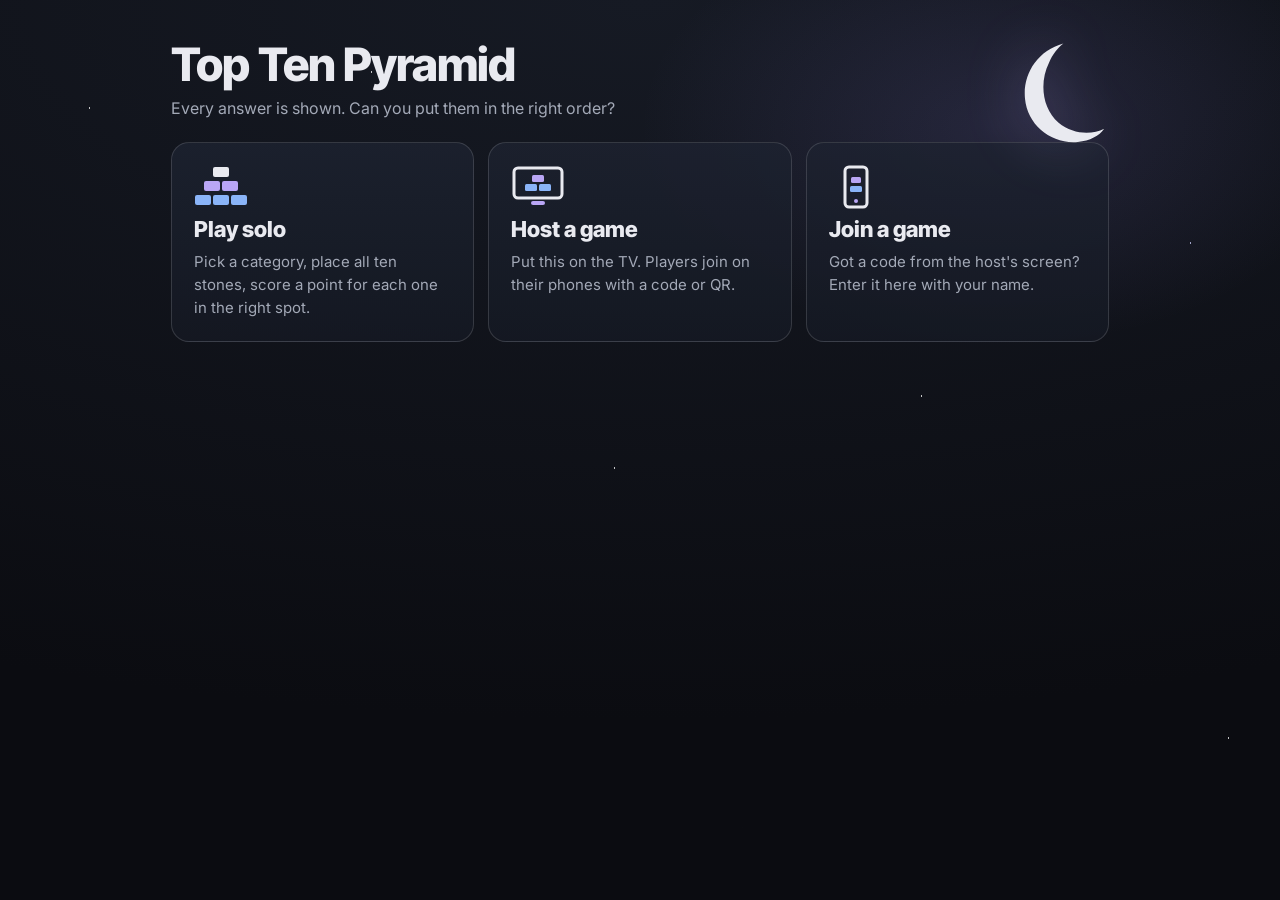
==== src/template.html @ 9e315e01 "Add Top Ten Pyramid: ranking party game with online game night Solo ranking mode with 60 categories," ====
<!DOCTYPE html>
<html lang="en">
<head>
<meta charset="utf-8">
<meta name="viewport" content="width=device-width, initial-scale=1">
<title>Top Ten Pyramid</title>
<link rel="preconnect" href="https://fonts.googleapis.com">
<link href="https://fonts.googleapis.com/css2?family=Inter+Tight:wght@700;800&family=Inter:wght@400;500;600;700&family=JetBrains+Mono:wght@500;700&display=swap" rel="stylesheet">
<style>
/*
VOICE: a late-night game show: quiet, confident, a little playful.
IDEA: a pyramid of moonstones under a starry midnight sky; every answer is shown, players set each stone in its ranked place.
PICTURE: the pyramid itself, 4-3-2-1 moon-white stones, rank 1 at the apex, with a soft moon glow behind.
COLOUR and TYPE: Midnight palette: near-black navy, moon white, lavender accent, blue/teal/green/peach; Inter Tight + Inter, JetBrains Mono for codes.
LAYOUT: home with three doors (solo, host, join); play screen is title, pyramid, tray, action bar; TV screen adds code, QR and leaderboard.
*/
:root{color-scheme:light dark;
--bg:#161a24;--bg2:#0b0c11;--panel:#151923;--panel2:#1d2230;
--ink:#e9eaf0;--muted:#a3a9b7;
--sand:#e3e5ec;--sandHi:#f5f6f9;--sandLo:#8e95a6;--stoneInk:#12141b;
--acc:#b9a6f5;--accHi:#cdbffa;--blue:#8ab4f8;--teal:#72d0cc;
--empty:rgba(255,255,255,.045);--edge:rgba(255,255,255,.14);
--coral:#f2a97e;--ok:#a6d9a0;--gold:#b9a6f5}
:root[data-theme=light]{color-scheme:light}:root[data-theme=dark]{color-scheme:dark}
*{box-sizing:border-box;min-width:0}
html{background:var(--bg2)}
body::before{content:"";position:fixed;inset:0;pointer-events:none;z-index:0;opacity:.75;background-image:radial-gradient(1.2px 1.2px at 7% 12%,#fff 50%,transparent 51%),radial-gradient(1px 1px at 18% 34%,#fff 50%,transparent 51%),radial-gradient(1.4px 1.4px at 29% 8%,#fff 50%,transparent 51%),radial-gradient(1px 1px at 41% 22%,#cfd3ff 50%,transparent 51%),radial-gradient(1.1px 1.1px at 55% 6%,#fff 50%,transparent 51%),radial-gradient(1px 1px at 63% 31%,#fff 50%,transparent 51%),radial-gradient(1.3px 1.3px at 72% 44%,#fff 50%,transparent 51%),radial-gradient(1px 1px at 86% 9%,#fff 50%,transparent 51%),radial-gradient(1.2px 1.2px at 93% 27%,#cfd3ff 50%,transparent 51%),radial-gradient(1px 1px at 12% 58%,#fff 50%,transparent 51%),radial-gradient(1px 1px at 34% 71%,#fff 50%,transparent 51%),radial-gradient(1.2px 1.2px at 48% 52%,#fff 50%,transparent 51%),radial-gradient(1px 1px at 67% 78%,#fff 50%,transparent 51%),radial-gradient(1px 1px at 81% 63%,#fff 50%,transparent 51%),radial-gradient(1.3px 1.3px at 96% 82%,#fff 50%,transparent 51%),radial-gradient(1px 1px at 4% 90%,#fff 50%,transparent 51%),radial-gradient(1px 1px at 24% 95%,#cfd3ff 50%,transparent 51%),radial-gradient(1px 1px at 58% 92%,#fff 50%,transparent 51%)}
.moon{position:absolute;top:-6px;right:0;width:clamp(70px,10vw,120px);height:auto;filter:drop-shadow(0 0 28px rgba(185,166,245,.35));pointer-events:none}
.top{position:relative}
.wrap{position:relative;z-index:1}
.top:has(#homeBtn:not(.hidden)) .moon{right:170px;width:clamp(56px,7vw,84px)}
@media(max-width:600px){.top:has(#homeBtn:not(.hidden)) .moon{display:none}.moon{width:56px}}
body{margin:0;background:radial-gradient(40% 35% at 78% 14%,rgba(120,110,190,.18),transparent 70%),radial-gradient(130% 80% at 50% 0%,var(--bg) 0%,var(--bg2) 100%) fixed;color:var(--ink);font:16px/1.55 Inter,system-ui,sans-serif;overflow-x:clip;min-height:100vh}
.wrap{max-width:1040px;margin:0 auto;padding:clamp(18px,3.5vw,40px) max(4vw,14px) 48px}
h1,h2,h3{font-family:"Inter Tight",Inter,sans-serif;font-weight:800;letter-spacing:-.02em;margin:0;text-wrap:balance;line-height:1.08}
h1{font-size:clamp(30px,5vw,46px)}
h2{font-size:clamp(22px,3.4vw,32px);color:var(--sandHi)}
h3{font-size:20px}
.top{display:flex;align-items:center;justify-content:space-between;gap:12px;flex-wrap:wrap;margin-bottom:18px}
.sub{color:var(--muted);margin:6px 0 0}
button,select,input{font:inherit;font-size:16px}
button{min-height:46px;padding:0 18px;border-radius:12px;border:0;cursor:pointer;font-weight:700;color:var(--ink)}
button:disabled{opacity:.45;cursor:not-allowed}
button:focus-visible,select:focus-visible,input:focus-visible{outline:3px solid var(--gold);outline-offset:2px}
.go{background:var(--acc);color:#15121f}.go:hover:not(:disabled){background:var(--accHi)}
.ghost{background:transparent;border:1px solid var(--edge)}.ghost:hover:not(:disabled){background:rgba(255,255,255,.08)}
.link{background:none;min-height:40px;padding:0 6px;color:var(--muted);text-decoration:underline}
select,input{min-height:46px;padding:0 14px;border-radius:12px;border:1px solid var(--edge);background:var(--panel);color:var(--ink);max-width:100%}
input::placeholder{color:var(--muted)}
label.f{display:flex;flex-direction:column;gap:5px;font-size:14px;color:var(--muted)}
.hidden{display:none!important}
.row{display:flex;flex-wrap:wrap;gap:10px;align-items:end}

/* home */
.doors{display:grid;grid-template-columns:repeat(3,minmax(0,1fr));gap:14px;margin-top:22px}
.door{background:linear-gradient(180deg,rgba(29,34,48,.85),rgba(21,25,35,.85));border:1px solid var(--edge);border-radius:18px;padding:22px;text-align:left;min-height:190px;display:flex;flex-direction:column;gap:8px;align-items:flex-start;color:var(--ink)}
.door:hover{border-color:var(--acc);box-shadow:0 0 0 1px var(--acc),0 10px 40px -12px rgba(185,166,245,.45)}
.door .ic{width:54px;height:44px}
.door b{font:800 22px/1.1 "Inter Tight",Inter,sans-serif;color:var(--ink)}
.door span{color:var(--muted);font-weight:400;font-size:15px}
.hero{display:flex;justify-content:center;margin:8px 0 0}
@media(max-width:760px){.doors{grid-template-columns:1fr}.door{min-height:0}}

/* picker */
.groups{display:flex;flex-wrap:wrap;gap:8px;margin:0 0 10px}
.groups button{min-height:42px;padding:0 15px;border-radius:99px;background:rgba(255,255,255,.07);border:1px solid var(--edge);font-weight:600}
.groups button[aria-pressed=true]{background:var(--acc);color:#15121f;border-color:var(--acc)}
.pick{display:flex;flex-wrap:wrap;gap:10px;align-items:end;margin-bottom:14px}
.pick select{flex:1 1 260px}

/* board */
.cat{text-align:center;margin:6px 0 2px}
.cat p{margin:4px 0 0;color:var(--muted);font-size:15px}
.pyr{display:flex;flex-direction:column;align-items:center;gap:8px;margin-top:16px;--w:min(180px,calc((100% - 24px)/4))}
.pyr .r{display:flex;gap:8px;justify-content:center;width:100%}
.slot{width:var(--w);min-height:80px;border-radius:7px;padding:16px 6px 7px;display:flex;flex-direction:column;justify-content:center;align-items:center;text-align:center;background:var(--empty);border:1.5px dashed var(--edge);position:relative;color:var(--ink);font-weight:700}
button.slot:disabled,.chip:disabled{opacity:1;cursor:default}
button.slot:hover:not(:disabled){border-color:var(--sand);background:rgba(255,255,255,.12)}
.slot .rk{position:absolute;top:5px;left:8px;font:800 13px/1 "Inter Tight",Inter,sans-serif;opacity:.65}
.slot .nm{font-size:15px;line-height:1.15;overflow-wrap:anywhere}
.slot .st{font-size:12.5px;font-weight:400;opacity:.85;margin-top:2px}
.slot .ans{font-size:12px;font-weight:600;margin-top:3px}
.slot.full{border:0;box-shadow:0 0 22px -6px rgba(200,205,255,.35);background:linear-gradient(180deg,var(--sandHi) 0 4px,var(--sand) 4px 84%,var(--sandLo) 84%);color:var(--stoneInk);box-shadow:0 5px 0 rgba(0,0,0,.25)}
.slot.sel,.chip.sel{outline:3px solid var(--gold);outline-offset:2px}
.slot.right{background:linear-gradient(180deg,#d6f0d2 0 4px,var(--ok) 4px 84%,#6a9e65 84%);color:#10230f}
.slot.wrong{background:linear-gradient(180deg,#f9d5c0 0 4px,var(--coral) 4px 84%,#bf7a52 84%);color:#2e1508}
.slot.wrong .nm{text-decoration:line-through;text-decoration-thickness:2px}
.slot.drop{animation:drop .35s ease-out}
@keyframes drop{0%{transform:translateY(-14px);opacity:.3}100%{transform:none;opacity:1}}
.ground{height:14px;width:min(780px,100%);margin:6px auto 0;border-radius:50%;background:radial-gradient(closest-side,rgba(0,0,0,.35),transparent)}
.tray{display:flex;flex-wrap:wrap;gap:8px;justify-content:center;margin:16px auto 0;max-width:820px;min-height:52px;padding:10px;border-radius:14px;background:rgba(21,25,35,.7);border:1px solid rgba(255,255,255,.05)}
.tray.empty::after{content:"All stones placed. Tap a stone to move it.";color:var(--muted);font-size:14px;align-self:center}
.chip{min-height:46px;padding:6px 14px;border-radius:10px;background:linear-gradient(180deg,var(--sandHi) 0 3px,var(--sand) 3px);color:var(--stoneInk);font-weight:700;box-shadow:0 3px 0 var(--sandLo),0 0 18px -8px rgba(200,205,255,.5)}
.chip:hover{filter:brightness(1.06)}
.hint{text-align:center;color:var(--muted);font-size:14px;margin:10px 0 0;min-height:21px}
.bar{display:flex;flex-wrap:wrap;gap:10px;justify-content:center;margin:16px auto 0}
.banner{margin:16px auto 0;max-width:640px;text-align:center;padding:16px;border-radius:14px;background:rgba(21,25,35,.85);border:1px solid rgba(255,255,255,.06)}
.banner .big{font:800 clamp(28px,5vw,44px)/1 "Inter Tight",Inter,sans-serif;color:var(--gold)}
.banner p{margin:6px 0 0;color:var(--muted)}

/* online */
.notice{max-width:640px;margin:14px auto;padding:14px 16px;border-radius:12px;background:rgba(255,107,74,.14);border:1px solid rgba(255,107,74,.4);font-size:15px}
.lobby{display:grid;grid-template-columns:minmax(0,1.1fr) minmax(0,1fr);gap:22px;align-items:start;margin-top:8px}
.codebox{background:rgba(21,25,35,.82);border:1px solid rgba(255,255,255,.06);border-radius:18px;padding:22px;text-align:center}
.codebox .lbl{color:var(--muted);font-size:15px}
.code{font:700 clamp(54px,9vw,96px)/1 "JetBrains Mono",ui-monospace,monospace;letter-spacing:.06em;color:var(--acc);margin:6px 0 10px}
.qr{display:inline-block;padding:12px;background:#fff;border-radius:14px;line-height:0}
.qr img,.qr canvas{width:min(220px,60vw)!important;height:auto!important}
.url{font-size:13px;color:var(--muted);overflow-wrap:anywhere;margin-top:10px}
.players{display:flex;flex-wrap:wrap;gap:8px;margin:10px 0}
.pl{padding:8px 14px;border-radius:99px;background:rgba(255,255,255,.1);font-weight:600}
.pl.done{background:var(--ok);color:#10230f}
.pl.done::after{content:" ✓"}
.panel{background:rgba(21,25,35,.82);border:1px solid rgba(255,255,255,.06);border-radius:16px;padding:18px}
.panel+.panel{margin-top:14px}
.board-lb{list-style:none;margin:8px 0 0;padding:0;counter-reset:lb}
.board-lb li{display:flex;justify-content:space-between;gap:10px;padding:9px 12px;border-radius:10px;background:rgba(255,255,255,.06);margin-bottom:6px;counter-increment:lb}
.board-lb li::before{content:counter(lb);font-family:"Inter Tight",Inter,sans-serif;font-weight:800;width:1.6em;color:var(--acc)}
.board-lb li .n{flex:1}
.board-lb li .s{font-weight:700;white-space:nowrap}
.board-lb li .s em{font-style:normal;color:var(--ok);font-weight:600;margin-left:6px}
.board-lb li.me{outline:2px solid var(--gold)}
.mini{display:flex;align-items:center;gap:14px;justify-content:center;flex-wrap:wrap;margin-bottom:8px;color:var(--muted)}
.mini b{color:var(--acc);font-family:"JetBrains Mono",ui-monospace,monospace;font-weight:700;font-size:21px;letter-spacing:.04em}
.timer{font-variant-numeric:tabular-nums;font:800 34px/1 "Inter Tight",Inter,sans-serif;color:var(--blue);text-align:center;margin-top:8px}
.timer.low{color:var(--coral)}
.answers{display:grid;grid-template-columns:repeat(auto-fit,minmax(170px,1fr));gap:10px;margin:16px auto 0;max-width:900px}
.answers div{padding:12px 14px;border-radius:10px;background:var(--sand);color:var(--stoneInk);font-weight:700;text-align:center;box-shadow:0 4px 0 var(--sandLo)}
.answers div.bad{background:var(--coral);box-shadow:0 4px 0 #bf7a52;text-decoration:line-through}
.ctrl{display:flex;flex-wrap:wrap;gap:10px;justify-content:center;margin-top:16px;padding-top:14px;border-top:1px solid var(--edge)}
.wait{text-align:center;padding:40px 10px}
.wait .big{font:800 clamp(26px,5vw,40px)/1.1 "Inter Tight",Inter,sans-serif;color:var(--sandHi)}
.wait p{color:var(--muted)}
@media(max-width:760px){.lobby{grid-template-columns:1fr}}
@media(max-width:600px){.slot{min-height:70px;padding:15px 3px 5px}.slot .nm{font-size:13px}.slot .st{display:none}.chip{font-size:15px;padding:6px 11px}.groups button{padding:0 12px;font-size:15px}}

/* avatars */
.avgrid{display:grid;grid-template-columns:repeat(5,minmax(0,1fr));gap:8px;margin-top:6px}
.avgrid button{min-height:0;padding:6px 2px 4px;border-radius:12px;background:rgba(255,255,255,.06);border:2px solid transparent;display:flex;flex-direction:column;align-items:center;gap:2px;font-size:12.5px;font-weight:600;color:var(--muted)}
.avgrid button svg{width:100%;max-width:62px;height:auto}
.avgrid button[aria-pressed=true]{border-color:var(--acc);background:rgba(185,166,245,.16);color:var(--ink)}
.pl{display:inline-flex;align-items:center;gap:6px}
.pl svg,.board-lb svg,.mini svg{width:30px;height:30px;flex:none}
.pl{padding:4px 14px 4px 5px}
.board-lb li{align-items:center}
.board-lb li .n{display:flex;align-items:center;gap:8px}
body.tv .pl svg,body.tv .board-lb svg{width:44px;height:44px}
/*AVCSS*/
/*GAMECSS*/
/* TV mode: bigger everything, controls tucked away */
body.tv .wrap{max-width:1600px}
body.tv{font-size:19px}
body.tv h2{font-size:clamp(30px,3.6vw,52px)}
body.tv .pyr{--w:min(260px,calc((100% - 24px)/4))}
body.tv .slot{min-height:104px}
body.tv .slot .nm{font-size:clamp(16px,1.6vw,24px)}
body.tv .slot .st{font-size:15px}
body.tv .answers div{font-size:clamp(17px,1.5vw,24px);padding:16px}
body.tv .top .homebtn{display:none}
body.tv .timer{font-variant-numeric:tabular-nums;font-size:56px}
@media(prefers-reduced-motion:reduce){.slot.drop{animation:none}}
</style>
</head>
<body>
<div class="wrap">
  <div class="top">
    <div>
      <h1>Top Ten Pyramid</h1>
      <p class="sub" id="tagline">Every answer is shown. Can you put them in the right order?</p>
    </div>
    <svg class="moon" viewBox="0 0 100 100" aria-hidden="true"><path d="M62 8 C40 14 28 34 30 54 C32 76 52 92 74 90 C84 89 92 85 96 79 C86 84 70 84 58 74 C44 62 42 40 50 24 C53 17 57 12 62 8Z" fill="#e9eaf0"/></svg>
    <button class="ghost homebtn hidden" type="button" id="homeBtn" style="position:relative;z-index:1">Back to menu</button>
  </div>

  <!-- HOME -->
  <section id="vHome">
    <div class="doors">
      <button class="door" type="button" data-go="solo">
        <svg class="ic" viewBox="0 0 54 44" aria-hidden="true"><rect x="19" y="2" width="16" height="10" rx="2" fill="#e9eaf0"/><rect x="10" y="16" width="16" height="10" rx="2" fill="#b9a6f5"/><rect x="28" y="16" width="16" height="10" rx="2" fill="#b9a6f5"/><rect x="1" y="30" width="16" height="10" rx="2" fill="#8ab4f8"/><rect x="19" y="30" width="16" height="10" rx="2" fill="#8ab4f8"/><rect x="37" y="30" width="16" height="10" rx="2" fill="#8ab4f8"/></svg>
        <b>Play solo</b><span>Pick a category, place all ten stones, score a point for each one in the right spot.</span>
      </button>
      <button class="door" type="button" data-go="host">
        <svg class="ic" viewBox="0 0 54 44" aria-hidden="true"><rect x="3" y="3" width="48" height="30" rx="4" fill="none" stroke="#e9eaf0" stroke-width="3"/><rect x="20" y="36" width="14" height="4" rx="2" fill="#b9a6f5"/><rect x="21" y="10" width="12" height="7" rx="1.5" fill="#b9a6f5"/><rect x="14" y="19" width="12" height="7" rx="1.5" fill="#8ab4f8"/><rect x="28" y="19" width="12" height="7" rx="1.5" fill="#8ab4f8"/></svg>
        <b>Host a game</b><span>Put this on the TV. Players join on their phones with a code or QR.</span>
      </button>
      <button class="door" type="button" data-go="join">
        <svg class="ic" viewBox="0 0 54 44" aria-hidden="true"><rect x="16" y="2" width="22" height="40" rx="4" fill="none" stroke="#e9eaf0" stroke-width="3"/><rect x="22" y="12" width="10" height="6" rx="1.5" fill="#b9a6f5"/><rect x="21" y="21" width="12" height="6" rx="1.5" fill="#8ab4f8"/><circle cx="27" cy="36" r="2" fill="#b9a6f5"/></svg>
        <b>Join a game</b><span>Got a code from the host's screen? Enter it here with your name.</span>
      </button>
    </div>
  </section>

  <!-- SOLO -->
  <section id="vSolo" class="hidden">
    <nav class="groups" id="sGroups" aria-label="Themes"></nav>
    <div class="pick">
      <select id="sCat" aria-label="Category"></select>
      <button class="ghost" type="button" id="sRandom">Random category</button>
    </div>
    <div id="sBoard"></div>
    <div class="bar">
      <button class="go" type="button" id="sCheck" disabled>Check my pyramid</button>
      <button class="ghost" type="button" id="sClear">Clear</button>
    </div>
    <div class="banner hidden" id="sResult">
      <div class="big" id="sScore"></div>
      <p id="sMsg"></p>
      <div class="bar"><button class="go" type="button" id="sAgain">Play again</button><button class="ghost" type="button" id="sNext">Next category</button></div>
    </div>
  </section>

  <!-- HOST -->
  <section id="vHost" class="hidden">
    <div class="notice hidden" id="hNotice"></div>
    <div id="hLobby" class="lobby">
      <div class="codebox">
        <div class="lbl">Join on your phone with code</div>
        <div class="code" id="hCode">····</div>
        <div class="qr" id="hQr"></div>
        <div class="url" id="hUrl"></div>
      </div>
      <div>
        <div class="panel">
          <h3>Players <span id="hCount" style="color:var(--muted);font-family:Inter;font-size:16px"></span></h3>
          <div class="players" id="hPlayers"></div>
          <p class="sub" id="hNoPlayers">Waiting for players to join…</p>
        </div>
        <div class="panel hidden" id="hLbPanel"><h3 id="hLbTitle">Leaderboard</h3><ol class="board-lb" id="hLb"></ol></div>
        <div class="panel" id="hHow"><h3>How a game works</h3><p class="sub" style="margin:6px 0 0">6 rounds. Before each round everyone votes for a category; a tie goes to a blackjack showdown. Rank the pyramid for a point per correct stone. At half-time the wheel picks a mini-game worth 5 points.</p></div>
      </div>
    </div>
    <div id="hStage" class="hidden">
      <div class="mini">Join with code <b id="hCode2"></b><span id="hRound"></span></div>
      <div class="cat"><h2 id="hTitle"></h2><p id="hNote"></p></div>
      <div class="timer hidden" id="hTimer"></div>
      <div id="hBoard"></div>
      <div class="answers" id="hAnswers"></div>
      <div class="panel" style="margin-top:16px"><h3 id="hStatusH">Players</h3><div class="players" id="hDone"></div><ol class="board-lb hidden" id="hRoundLb"></ol></div>
    </div>
    <div id="hX" class="hidden"></div>
    <div class="ctrl">
      <label class="f" id="hDurWrap" style="flex-direction:row;align-items:center;gap:8px">Ranking timer
        <select id="hDur" aria-label="Ranking timer"><option value="0">No timer</option><option value="45">45 seconds</option><option value="60" selected>60 seconds</option><option value="90">90 seconds</option><option value="120">2 minutes</option></select>
      </label>
      <button class="go" type="button" id="hStart">Start game</button>
      <button class="go hidden" type="button" id="hReveal">Reveal answers</button>
      <button class="go hidden" type="button" id="hNext">Next</button>
      <button class="go hidden" type="button" id="hSpin">Spin the wheel</button>
      <button class="ghost" type="button" id="hTv">TV mode</button>
      <button class="ghost hidden" type="button" id="hEnd">End game</button>
      <button class="ghost" type="button" id="hNew">New game code</button>
    </div>
  </section>

  <!-- JOIN / PLAYER -->
  <section id="vJoin" class="hidden">
    <div class="notice hidden" id="jNotice"></div>
    <form id="jForm" class="panel" style="max-width:460px;margin:10px auto">
      <h3 style="margin-bottom:12px">Join a game</h3>
      <label class="f">Game code<input id="jCode" maxlength="4" autocomplete="off" autocapitalize="characters" spellcheck="false" placeholder="ABCD" style="text-transform:uppercase;letter-spacing:.2em;font-weight:700"></label>
      <div class="f" style="margin-top:12px">Pick your character<div class="avgrid" id="jAv" role="group" aria-label="Pick your character"></div></div>
      <label class="f" style="margin-top:12px">Your nickname<input id="jName" maxlength="16" autocomplete="nickname" placeholder="e.g. Sam"></label>
      <button class="go" type="submit" style="width:100%;margin-top:14px">Join</button>
      <p class="hint" id="jErr"></p>
    </form>
    <div id="jPlay" class="hidden">
      <div class="mini"><span id="jMeAv"></span><span id="jWho"></span><span>Code <b id="jCodeShow"></b></span><span id="jTotal"></span></div>
      <div id="jWait" class="wait"><div class="big" id="jWaitBig">You're in!</div><p id="jWaitMsg">Watch the TV. The game starts when the host is ready.</p><ol class="board-lb" id="jLb" style="max-width:460px;margin:0 auto;text-align:left"></ol></div>
      <div id="jRound" class="hidden">
        <div class="timer hidden" id="jTimer"></div>
        <div id="jBoard"></div>
        <div class="bar"><button class="go" type="button" id="jLock" disabled>Lock in</button><button class="ghost" type="button" id="jClear">Clear</button></div>
        <div class="banner hidden" id="jResult"><div class="big" id="jScore"></div><p id="jMsg"></p></div>
      </div>
      <div id="jX" class="hidden"></div>
    </div>
  </section>
</div>

<script>
/*QRLIB*/
</script>
<script>
{
/*DATA*/
/*AVATARS*/
const ART_URL = 'https://claude.ai/artifact/VBgkotb1UX47rB9Yz9ZrPe';
const CATS = GROUPS.flatMap(g=>g.cats.map(c=>Object.assign(c,{group:g.id})));
const byId = id => CATS.find(c=>c.id===id);
const $ = id => document.getElementById(id);
const esc = s => String(s).replace(/[&<>"]/g,c=>({'&':'&amp;','<':'&lt;','>':'&gt;','"':'&quot;'}[c]));
const store = (k,v) => { try { if (v===undefined) return localStorage.getItem(k); localStorage.setItem(k,v) } catch(e) { return null } };
const shuffle = a => { a=a.slice(); for(let i=a.length-1;i>0;i--){const j=Math.floor(Math.random()*(i+1));[a[i],a[j]]=[a[j],a[i]]} return a };
const cleanName = s => String(s||'').replace(/[\u0000-\u001f\u007f-\u009f​-‏‪-‮⁠-⁯]/g,'').trim().slice(0,16);

const avOk = id => AVATARS.some(a=>a.id===id) ? id : AVATARS[0].id;
let myAv = avOk(store('pyr-av') || AVATARS[Math.floor(Math.random()*AVATARS.length)].id);
function drawAvPicker(){
  $('jAv').innerHTML = AVATARS.map(a=>`<button type="button" data-av="${a.id}" aria-pressed="${a.id===myAv}" aria-label="${esc(a.name)}">${avatarSVG(a.id)}</button>`).join('');
}
$('jAv').addEventListener('click',e=>{const b=e.target.closest('[data-av]'); if(!b) return; myAv=avOk(b.dataset.av); store('pyr-av',myAv); drawAvPicker();});
const chip = (name, av, cls='') => `<span class="pl ${cls}">${avatarSVG(avOk(av))}${esc(name)}</span>`;
const lbRow = (s, extra='', cls='') => `<li class="${cls}"><span class="n">${avatarSVG(avOk(s[3]))}${esc(cleanName(s[0]))}</span><span class="s">${+s[1]||0}${extra}</span></li>`;

function ranksOf(c){
  return c.items.map((it,i)=>{
    if (!c.ties) return String(i+1);
    const first=c.items.findIndex(o=>o[1]===it[1]);
    return (c.items.filter(o=>o[1]===it[1]).length>1?'=':'')+(first+1);
  });
}
// a stone is right if it sits in a slot with the same rank (so tied answers can swap)
function scoreOf(c, placed){
  const r=ranksOf(c); let n=0;
  for (let s=0;s<10;s++){ const it=placed[s]; if (it>=0 && r[it]===r[s]) n++; }
  return n;
}

/* ---------- board: shared by solo, player and TV ---------- */
// play: {cat, order, placed[slot]=item|-1, sel:item|null, locked, revealed}
function newPlay(cat, order){ return {cat, order: order||shuffle([...Array(10).keys()]), placed:Array(10).fill(-1), sel:null, locked:false, revealed:false, last:-1}; }

function boardHTML(p, opts={}){
  const c=p.cat, r=ranksOf(c), rows=[[0],[1,2],[3,4,5],[6,7,8,9]];
  const showAll=opts.showAnswers; // TV reveal: correct answers in place
  const pyr = rows.map(row=>'<div class="r">'+row.map(s=>{
    let it = showAll ? s : p.placed[s];
    let cls='slot', inner=`<span class="rk">${r[s]}</span>`;
    if (it>=0){
      cls+=' full';
      if (p.revealed && !showAll){ cls += r[it]===r[s] ? ' right' : ' wrong'; }
      if (s===p.last) cls+=' drop';
      inner += `<div class="nm">${esc(c.items[it][0])}</div>`;
      if (showAll || (p.revealed && r[it]===r[s])) { if (c.items[it][1]) inner += `<div class="st">${esc(c.items[it][1])}</div>`; }
      if (p.revealed && !showAll && r[it]!==r[s]) inner += `<div class="ans">Answer: ${esc(c.items[s][0])}</div>`;
    } else if (p.revealed){
      cls+=' wrong'; inner += `<div class="ans">Answer: ${esc(c.items[s][0])}</div>`;
    }
    if (p.sel!==null && p.placed[s]===p.sel) cls+=' sel';
    const tag = opts.static ? 'div' : 'button';
    const dis = (p.locked||p.revealed) && !opts.static ? ' disabled' : '';
    return `<${tag} class="${cls}" ${opts.static?'':`type="button" data-slot="${s}"`}${dis} aria-label="Rank ${r[s]}${it>=0?': '+esc(c.items[it][0]):', empty'}">${inner}</${tag}>`;
  }).join('')+'</div>').join('');
  let tray='';
  if (!opts.static){
    const left=p.order.filter(i=>!p.placed.includes(i));
    tray = `<div class="tray${left.length?'':' empty'}" data-tray="1">${left.map(i=>`<button type="button" class="chip${p.sel===i?' sel':''}" data-item="${i}"${p.locked||p.revealed?' disabled':''}>${esc(c.items[i][0])}</button>`).join('')}</div>`;
  }
  const hint = opts.static ? '' : `<p class="hint">${p.revealed?'':p.locked?'Locked in. Waiting for the reveal…':p.sel!==null?'Now tap a spot on the pyramid (or the tray to take it back).':'Tap a stone, then tap where it goes. Number 1 is the peak.'}</p>`;
  return `<div class="cat"><h2>${esc(c.t)}</h2><p>${esc(c.n)}</p></div><div class="pyr">${pyr}</div><div class="ground"></div>${tray}${hint}`;
}

function boardClick(p, e, onChange){
  if (p.locked || p.revealed) return;
  const slotEl=e.target.closest('[data-slot]'), chipEl=e.target.closest('[data-item]'), trayEl=e.target.closest('[data-tray]');
  p.last=-1;
  if (chipEl){ const it=+chipEl.dataset.item; p.sel = p.sel===it ? null : it; }
  else if (slotEl){
    const s=+slotEl.dataset.slot, cur=p.placed[s];
    if (p.sel!==null){
      const from=p.placed.indexOf(p.sel);
      if (from>=0) p.placed[from]=cur; // swap if moving between slots
      p.placed[s]=p.sel; p.sel=null; p.last=s;
    } else if (cur>=0) p.sel=cur;
  } else if (trayEl && p.sel!==null){
    const from=p.placed.indexOf(p.sel); if (from>=0) p.placed[from]=-1; p.sel=null;
  } else return;
  onChange();
}

/* ---------- category picker (solo + host) ---------- */
function picker(groupsEl, selEl, getId, setId){
  const draw=()=>{
    const cur=byId(getId()); const g=GROUPS.find(x=>x.id===cur.group);
    groupsEl.innerHTML=GROUPS.map(x=>`<button type="button" data-g="${x.id}" aria-pressed="${x.id===g.id}">${esc(x.name)}</button>`).join('');
    selEl.innerHTML=g.cats.map(c=>`<option value="${c.id}">${esc(c.t)}</option>`).join('');
    selEl.value=cur.id;
  };
  groupsEl.addEventListener('click',e=>{const b=e.target.closest('[data-g]');if(!b)return;const g=GROUPS.find(x=>x.id===b.dataset.g);if(g){setId(g.cats[0].id);draw()}});
  selEl.addEventListener('change',()=>{setId(selEl.value);draw()});
  return draw;
}
const randomCat = (not) => { let c; do{c=CATS[Math.floor(Math.random()*CATS.length)]}while(c.id===not); return c.id; };

/* ---------- views ---------- */
let view='home';
function show(v){
  view=v;
  for (const [k,id] of [['home','vHome'],['solo','vSolo'],['host','vHost'],['join','vJoin']]) $(id).classList.toggle('hidden',k!==v);
  $('homeBtn').classList.toggle('hidden',v==='home');
  $('tagline').textContent = v==='host' ? 'Host screen: put this on the TV.' : v==='join' ? 'Game night on your phone.' : 'Every answer is shown. Can you put them in the right order?';
}
document.querySelectorAll('[data-go]').forEach(b=>b.addEventListener('click',()=>{
  const g=b.dataset.go; if(g==='solo') startSolo(store('pyr-cat')||'pl'); if(g==='host') startHost(); if(g==='join') openJoin('');
}));
$('homeBtn').addEventListener('click',()=>{ leaveOnline(); document.body.classList.remove('tv'); try{ if(document.fullscreenElement) document.exitFullscreen() }catch(e){} show('home'); try{history.replaceState(null,'',location.pathname+location.search)}catch(e){} });

/* ---------- SOLO ---------- */
let solo=null, soloCat='pl';
const drawSoloPicker = picker($('sGroups'), $('sCat'), ()=>soloCat, id=>{ startSolo(id) });
function startSolo(id){
  soloCat = byId(id) ? id : 'pl'; store('pyr-cat',soloCat);
  solo=newPlay(byId(soloCat)); show('solo'); drawSoloPicker(); renderSolo();
  $('sResult').classList.add('hidden');
}
function renderSolo(){
  $('sBoard').innerHTML=boardHTML(solo);
  const full=!solo.placed.includes(-1);
  $('sCheck').disabled=!full||solo.revealed; $('sClear').disabled=solo.revealed;
}
$('sBoard').addEventListener('click',e=>boardClick(solo,e,renderSolo));
$('sClear').addEventListener('click',()=>{ solo.placed.fill(-1); solo.sel=null; renderSolo(); });
$('sCheck').addEventListener('click',()=>{
  solo.revealed=true; solo.sel=null; solo.last=-1; renderSolo();
  const n=scoreOf(solo.cat,solo.placed);
  const best=+store('pyr-best-'+solo.cat.id)||0; if(n>best) store('pyr-best-'+solo.cat.id,n);
  $('sScore').textContent=`${n} / 10`;
  $('sMsg').textContent=(n===10?'Perfect pyramid!':n>=7?'Brilliant ranking.':n>=4?'Solid effort.':'The stars weren\'t aligned this time.')+(n>best&&best?' New personal best!':best&&n<=best?` Your best here: ${best}/10.`:'');
  $('sResult').classList.remove('hidden');
});
$('sAgain').addEventListener('click',()=>startSolo(soloCat));
$('sNext').addEventListener('click',()=>{ const g=GROUPS.find(x=>x.id===byId(soloCat).group); const i=g.cats.findIndex(c=>c.id===soloCat); startSolo(g.cats[(i+1)%g.cats.length].id); });
$('sRandom').addEventListener('click',()=>startSolo(randomCat(soloCat)));

/*MINIGAMES*/
/*ONLINE*/
/* ---------- routing: QR links land on #join-abcd ---------- */
function route(){
  const m=/^#join-([a-z]{4})$/i.exec(location.hash||'');
  if (m) { openJoin(m[1]); return true; }
  return false;
}
window.addEventListener('hashchange',route);
if (!route()) show('home');
}
</script>
</body>
</html>
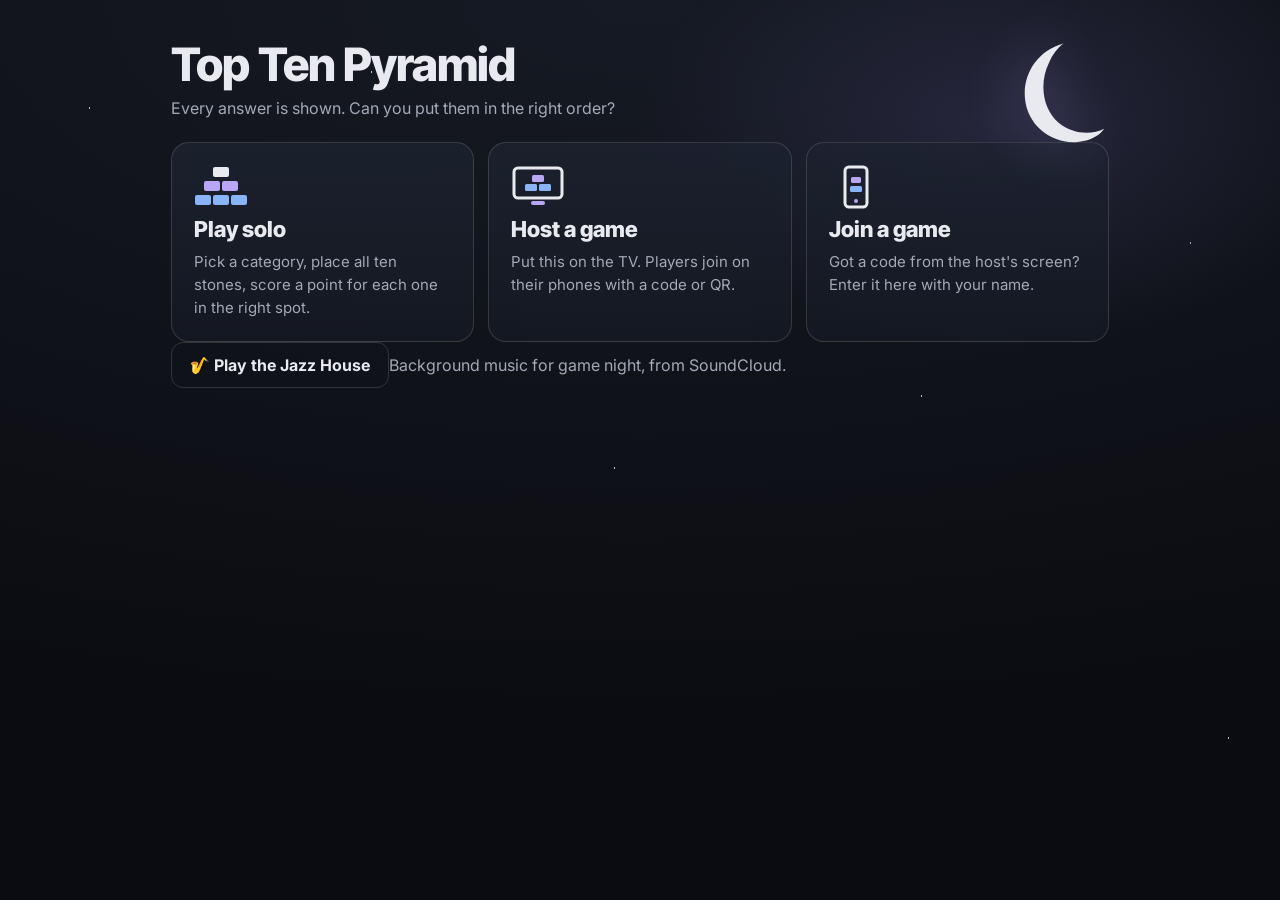
==== commit ef84fd9b: "Phone host, drag and drop, menu music, animations, theme emojis - First player to join runs the game" ====
--- a/src/template.html
+++ b/src/template.html
@@ -89,7 +89,7 @@
 @keyframes drop{0%{transform:translateY(-14px);opacity:.3}100%{transform:none;opacity:1}}
 .ground{height:14px;width:min(780px,100%);margin:6px auto 0;border-radius:50%;background:radial-gradient(closest-side,rgba(0,0,0,.35),transparent)}
 .tray{display:flex;flex-wrap:wrap;gap:8px;justify-content:center;margin:16px auto 0;max-width:820px;min-height:52px;padding:10px;border-radius:14px;background:rgba(21,25,35,.7);border:1px solid rgba(255,255,255,.05)}
-.tray.empty::after{content:"All stones placed. Tap a stone to move it.";color:var(--muted);font-size:14px;align-self:center}
+.tray.empty::after{content:"All stones placed. Drag or tap a stone to move it.";color:var(--muted);font-size:14px;align-self:center}
 .chip{min-height:46px;padding:6px 14px;border-radius:10px;background:linear-gradient(180deg,var(--sandHi) 0 3px,var(--sand) 3px);color:var(--stoneInk);font-weight:700;box-shadow:0 3px 0 var(--sandLo),0 0 18px -8px rgba(200,205,255,.5)}
 .chip:hover{filter:brightness(1.06)}
 .hint{text-align:center;color:var(--muted);font-size:14px;margin:10px 0 0;min-height:21px}
@@ -188,6 +188,7 @@
         <b>Join a game</b><span>Got a code from the host's screen? Enter it here with your name.</span>
       </button>
     </div>
+    <div class="menurow"><button class="ghost musicbtn" type="button" id="mMenu"><span aria-hidden="true">🎷</span> Play the Jazz House</button><span class="sub">Background music for game night, from SoundCloud.</span></div>
   </section>
 
   <!-- SOLO -->
@@ -224,9 +225,10 @@
           <h3>Players <span id="hCount" style="color:var(--muted);font-family:Inter;font-size:16px"></span></h3>
           <div class="players" id="hPlayers"></div>
           <p class="sub" id="hNoPlayers">Waiting for players to join…</p>
+          <p class="sub ctlnote" id="hCtlNote"></p>
         </div>
         <div class="panel hidden" id="hLbPanel"><h3 id="hLbTitle">Leaderboard</h3><ol class="board-lb" id="hLb"></ol></div>
-        <div class="panel" id="hHow"><h3>How a game works</h3><p class="sub" style="margin:6px 0 0">6 rounds. Before each round everyone votes for a category; a tie goes to a blackjack showdown. Rank the pyramid for a point per correct stone. At half-time the wheel picks a mini-game worth 5 points.</p></div>
+        <div class="panel" id="hHow"><h3>How a game works</h3><p class="sub" style="margin:6px 0 0">6 rounds. At the start everyone votes for a theme to play all game; a tie goes to a blackjack showdown. Each round, rank a fresh pyramid for a point per correct stone. At half-time the wheel picks a mini-game worth 5 points.</p></div>
       </div>
     </div>
     <div id="hStage" class="hidden">
@@ -240,7 +242,7 @@
     <div id="hX" class="hidden"></div>
     <div class="ctrl">
       <label class="f" id="hDurWrap" style="flex-direction:row;align-items:center;gap:8px">Ranking timer
-        <select id="hDur" aria-label="Ranking timer"><option value="0">No timer</option><option value="45">45 seconds</option><option value="60" selected>60 seconds</option><option value="90">90 seconds</option><option value="120">2 minutes</option></select>
+        <select id="hDur" aria-label="Ranking timer"><option value="0">No timer</option><option value="45">45 seconds</option><option value="60">60 seconds</option><option value="90" selected>90 seconds</option><option value="120">2 minutes</option></select>
       </label>
       <button class="go" type="button" id="hStart">Start game</button>
       <button class="go hidden" type="button" id="hReveal">Reveal answers</button>
@@ -265,6 +267,7 @@
     </form>
     <div id="jPlay" class="hidden">
       <div class="mini"><span id="jMeAv"></span><span id="jWho"></span><span>Code <b id="jCodeShow"></b></span><span id="jTotal"></span></div>
+      <div id="jCtl" class="ctlbar hidden" aria-label="Host controls"></div>
       <div id="jWait" class="wait"><div class="big" id="jWaitBig">You're in!</div><p id="jWaitMsg">Watch the TV. The game starts when the host is ready.</p><ol class="board-lb" id="jLb" style="max-width:460px;margin:0 auto;text-align:left"></ol></div>
       <div id="jRound" class="hidden">
         <div class="timer hidden" id="jTimer"></div>
@@ -275,6 +278,7 @@
       <div id="jX" class="hidden"></div>
     </div>
   </section>
+  <div class="music hidden" id="gMusic"></div>
 </div>
 
 <script>
@@ -283,6 +287,8 @@
 <script>
 {
 /*DATA*/
+/*DATAX*/
+/*DATAXB*/
 /*AVATARS*/
 const ART_URL = 'https://claude.ai/artifact/VBgkotb1UX47rB9Yz9ZrPe';
 const CATS = GROUPS.flatMap(g=>g.cats.map(c=>Object.assign(c,{group:g.id})));
@@ -290,7 +296,19 @@
 const $ = id => document.getElementById(id);
 const esc = s => String(s).replace(/[&<>"]/g,c=>({'&':'&amp;','<':'&lt;','>':'&gt;','"':'&quot;'}[c]));
 const store = (k,v) => { try { if (v===undefined) return localStorage.getItem(k); localStorage.setItem(k,v) } catch(e) { return null } };
+// no history kept between games: clear anything older versions saved
+try { Object.keys(localStorage).filter(k=>k==='pyr-host'||k.startsWith('pyr-best-')).forEach(k=>localStorage.removeItem(k)); } catch(e) {}
 const shuffle = a => { a=a.slice(); for(let i=a.length-1;i>0;i--){const j=Math.floor(Math.random()*(i+1));[a[i],a[j]]=[a[j],a[i]]} return a };
+// only touch the DOM when the markup really changed, so animations don't restart on every update;
+// a new `key` marks a new screen and plays the entrance animation
+function setH(el, html, key){
+  if (!el) return false;
+  if (el._h===html && (key===undefined || el._k===key)) return false;
+  el.innerHTML=html; el._h=html;
+  if (key!==undefined && el._k!==key){ el._k=key; enterAnim(el); }
+  return true;
+}
+function enterAnim(el){ el.classList.remove('enter'); void el.offsetWidth; el.classList.add('enter'); clearTimeout(el._et); el._et=setTimeout(()=>el.classList.remove('enter'),900); }
 const cleanName = s => String(s||'').replace(/[\u0000-\u001f\u007f-\u009f​-‏‪-‮⁠-⁯]/g,'').trim().slice(0,16);
 
 const avOk = id => AVATARS.some(a=>a.id===id) ? id : AVATARS[0].id;
@@ -300,7 +318,7 @@
 }
 $('jAv').addEventListener('click',e=>{const b=e.target.closest('[data-av]'); if(!b) return; myAv=avOk(b.dataset.av); store('pyr-av',myAv); drawAvPicker();});
 const chip = (name, av, cls='') => `<span class="pl ${cls}">${avatarSVG(avOk(av))}${esc(name)}</span>`;
-const lbRow = (s, extra='', cls='') => `<li class="${cls}"><span class="n">${avatarSVG(avOk(s[3]))}${esc(cleanName(s[0]))}</span><span class="s">${+s[1]||0}${extra}</span></li>`;
+const lbRow = (s, extra='', cls='', i=0) => `<li class="${cls}" style="--i:${i}"><span class="n">${avatarSVG(avOk(s[3]))}${esc(cleanName(s[0]))}</span><span class="s">${+s[1]||0}${extra}</span></li>`;
 
 function ranksOf(c){
   return c.items.map((it,i)=>{
@@ -339,19 +357,20 @@
     if (p.sel!==null && p.placed[s]===p.sel) cls+=' sel';
     const tag = opts.static ? 'div' : 'button';
     const dis = (p.locked||p.revealed) && !opts.static ? ' disabled' : '';
-    return `<${tag} class="${cls}" ${opts.static?'':`type="button" data-slot="${s}"`}${dis} aria-label="Rank ${r[s]}${it>=0?': '+esc(c.items[it][0]):', empty'}">${inner}</${tag}>`;
+    return `<${tag} class="${cls}" style="--d:${9-s}" ${opts.static?'':`type="button" data-slot="${s}"`}${dis} aria-label="Rank ${r[s]}${it>=0?': '+esc(c.items[it][0]):', empty'}">${inner}</${tag}>`;
   }).join('')+'</div>').join('');
   let tray='';
   if (!opts.static){
     const left=p.order.filter(i=>!p.placed.includes(i));
     tray = `<div class="tray${left.length?'':' empty'}" data-tray="1">${left.map(i=>`<button type="button" class="chip${p.sel===i?' sel':''}" data-item="${i}"${p.locked||p.revealed?' disabled':''}>${esc(c.items[i][0])}</button>`).join('')}</div>`;
   }
-  const hint = opts.static ? '' : `<p class="hint">${p.revealed?'':p.locked?'Locked in. Waiting for the reveal…':p.sel!==null?'Now tap a spot on the pyramid (or the tray to take it back).':'Tap a stone, then tap where it goes. Number 1 is the peak.'}</p>`;
-  return `<div class="cat"><h2>${esc(c.t)}</h2><p>${esc(c.n)}</p></div><div class="pyr">${pyr}</div><div class="ground"></div>${tray}${hint}`;
+  const hint = opts.static ? '' : `<p class="hint">${p.revealed?'':p.locked?'Locked in. Waiting for the reveal…':p.sel!==null?'Now tap a spot on the pyramid (or the tray to take it back).':'Drag a stone onto the pyramid, or tap a stone then tap its spot. Number 1 is the peak.'}</p>`;
+  const grp=GROUPS.find(g=>g.id===c.group);
+  return `${opts.noHead?'':`<div class="cat">${grp?`<div class="catg">${grp.emoji} ${esc(grp.name)}</div>`:''}<h2>${esc(c.t)}</h2><p>${esc(c.n)}</p></div>`}<div class="pyr${p.revealed&&!opts.static?' rev':''}${showAll?' build':''}">${pyr}</div><div class="ground"></div>${tray}${hint}`;
 }
 
 function boardClick(p, e, onChange){
-  if (p.locked || p.revealed) return;
+  if (p.locked || p.revealed || Date.now()<dragQuiet) return;
   const slotEl=e.target.closest('[data-slot]'), chipEl=e.target.closest('[data-item]'), trayEl=e.target.closest('[data-tray]');
   p.last=-1;
   if (chipEl){ const it=+chipEl.dataset.item; p.sel = p.sel===it ? null : it; }
@@ -368,11 +387,62 @@
   onChange();
 }
 
+
+/* ---------- drag and drop (mouse + touch); tapping still works ---------- */
+let dragOn=null, dragQuiet=0;
+function enableDrag(root, getPlay, onChange){
+  root.addEventListener('pointerdown', e=>{
+    if (e.button>0 || dragOn) return;
+    const p=getPlay(); if (!p || p.locked || p.revealed) return;
+    const chip=e.target.closest('[data-item]'), slot=e.target.closest('[data-slot]');
+    let it=-1, src=chip||slot;
+    if (chip) it=+chip.dataset.item; else if (slot) it=p.placed[+slot.dataset.slot];
+    if (!src || !(it>=0) || src.disabled) return;
+    const d={p, it, src, root, onChange, x0:e.clientX, y0:e.clientY, id:e.pointerId, live:false, ghost:null, over:null};
+    const move=ev=>{
+      if (ev.pointerId!==d.id) return;
+      if (!d.live){
+        if (Math.hypot(ev.clientX-d.x0, ev.clientY-d.y0)<7) return;
+        d.live=true; dragOn=d; p.sel=null;
+        const r=src.getBoundingClientRect();
+        d.g=document.createElement('div'); d.g.className='chip dragghost'; d.g.textContent=p.cat.items[it][0];
+        document.body.appendChild(d.g); d.dx=Math.min(r.width/2,80); d.dy=Math.min(r.height/2,28);
+        src.classList.add('dragsrc'); root.querySelectorAll('.sel').forEach(x=>x.classList.remove('sel'));
+        document.body.classList.add('dragging');
+        const tick=()=>{ if (dragOn!==d) return; if (d.vy) window.scrollBy(0,d.vy); requestAnimationFrame(tick); }; requestAnimationFrame(tick); // scroll when held near the top or bottom edge
+      }
+      ev.preventDefault();
+      const edge=70, H=window.innerHeight; d.vy = ev.clientY<edge ? -Math.ceil((edge-ev.clientY)/6) : ev.clientY>H-edge ? Math.ceil((ev.clientY-(H-edge))/6) : 0;
+      d.g.style.transform=`translate(${ev.clientX-d.dx}px,${ev.clientY-d.dy}px) rotate(-3deg)`;
+      const under=document.elementFromPoint(ev.clientX, ev.clientY);
+      const tgt=under && root.contains(under) ? (under.closest('[data-slot]')||under.closest('[data-tray]')) : null;
+      if (tgt!==d.over){ if (d.over) d.over.classList.remove('over'); d.over=tgt; if (tgt) tgt.classList.add('over'); }
+    };
+    const end=ev=>{
+      if (ev.pointerId!==d.id) return;
+      document.removeEventListener('pointermove',move); document.removeEventListener('pointerup',end); document.removeEventListener('pointercancel',end);
+      if (!d.live) return;
+      d.g.remove(); document.body.classList.remove('dragging'); src.classList.remove('dragsrc');
+      if (d.over) d.over.classList.remove('over');
+      dragOn=null; dragQuiet=Date.now()+350; // swallow the click that follows a drag
+      if (p.locked || p.revealed) return onChange(); // the round ended mid-drag
+      const tgt=ev.type==='pointerup' ? d.over : null, from=p.placed.indexOf(it);
+      p.last=-1;
+      if (tgt && tgt.dataset.slot!==undefined){
+        const s=+tgt.dataset.slot, cur=p.placed[s];
+        if (from>=0) p.placed[from]=cur; // swap when moving between spots
+        p.placed[s]=it; p.last=s;
+      } else if (tgt && tgt.dataset.tray && from>=0) p.placed[from]=-1;
+      onChange();
+    };
+    document.addEventListener('pointermove',move,{passive:false}); document.addEventListener('pointerup',end); document.addEventListener('pointercancel',end);
+  });
+}
 /* ---------- category picker (solo + host) ---------- */
 function picker(groupsEl, selEl, getId, setId){
   const draw=()=>{
     const cur=byId(getId()); const g=GROUPS.find(x=>x.id===cur.group);
-    groupsEl.innerHTML=GROUPS.map(x=>`<button type="button" data-g="${x.id}" aria-pressed="${x.id===g.id}">${esc(x.name)}</button>`).join('');
+    groupsEl.innerHTML=GROUPS.map(x=>`<button type="button" data-g="${x.id}" aria-pressed="${x.id===g.id}"><span class="emo" aria-hidden="true">${x.emoji}</span> ${esc(x.name)}</button>`).join('');
     selEl.innerHTML=g.cats.map(c=>`<option value="${c.id}">${esc(c.t)}</option>`).join('');
     selEl.value=cur.id;
   };
@@ -386,8 +456,9 @@
 let view='home';
 function show(v){
   view=v;
-  for (const [k,id] of [['home','vHome'],['solo','vSolo'],['host','vHost'],['join','vJoin']]) $(id).classList.toggle('hidden',k!==v);
+  for (const [k,id] of [['home','vHome'],['solo','vSolo'],['host','vHost'],['join','vJoin']]){ $(id).classList.toggle('hidden',k!==v); if (k===v) enterAnim($(id)); }
   $('homeBtn').classList.toggle('hidden',v==='home');
+  if (typeof musicVis==='function') { musicVis(); applyVol(); }
   $('tagline').textContent = v==='host' ? 'Host screen: put this on the TV.' : v==='join' ? 'Game night on your phone.' : 'Every answer is shown. Can you put them in the right order?';
 }
 document.querySelectorAll('[data-go]').forEach(b=>b.addEventListener('click',()=>{
@@ -404,18 +475,19 @@
   $('sResult').classList.add('hidden');
 }
 function renderSolo(){
-  $('sBoard').innerHTML=boardHTML(solo);
+  if (dragOn) return;
+  setH($('sBoard'), boardHTML(solo));
   const full=!solo.placed.includes(-1);
   $('sCheck').disabled=!full||solo.revealed; $('sClear').disabled=solo.revealed;
 }
 $('sBoard').addEventListener('click',e=>boardClick(solo,e,renderSolo));
+enableDrag($('sBoard'), ()=>solo, renderSolo);
 $('sClear').addEventListener('click',()=>{ solo.placed.fill(-1); solo.sel=null; renderSolo(); });
 $('sCheck').addEventListener('click',()=>{
   solo.revealed=true; solo.sel=null; solo.last=-1; renderSolo();
   const n=scoreOf(solo.cat,solo.placed);
-  const best=+store('pyr-best-'+solo.cat.id)||0; if(n>best) store('pyr-best-'+solo.cat.id,n);
   $('sScore').textContent=`${n} / 10`;
-  $('sMsg').textContent=(n===10?'Perfect pyramid!':n>=7?'Brilliant ranking.':n>=4?'Solid effort.':'The stars weren\'t aligned this time.')+(n>best&&best?' New personal best!':best&&n<=best?` Your best here: ${best}/10.`:'');
+  $('sMsg').textContent=(n===10?'Perfect pyramid!':n>=7?'Brilliant ranking.':n>=4?'Solid effort.':'The stars weren\'t aligned this time.');
   $('sResult').classList.remove('hidden');
 });
 $('sAgain').addEventListener('click',()=>startSolo(soloCat));
@@ -423,6 +495,7 @@
 $('sRandom').addEventListener('click',()=>startSolo(randomCat(soloCat)));
 
 /*MINIGAMES*/
+/*PEERROOM*/
 /*ONLINE*/
 /* ---------- routing: QR links land on #join-abcd ---------- */
 function route(){
@@ -431,6 +504,8 @@
   return false;
 }
 window.addEventListener('hashchange',route);
+// tell the room straight away when a phone or the TV closes the page
+window.addEventListener('pagehide',()=>{ try{ if (live) live.leave(); }catch(e){} });
 if (!route()) show('home');
 }
 </script>
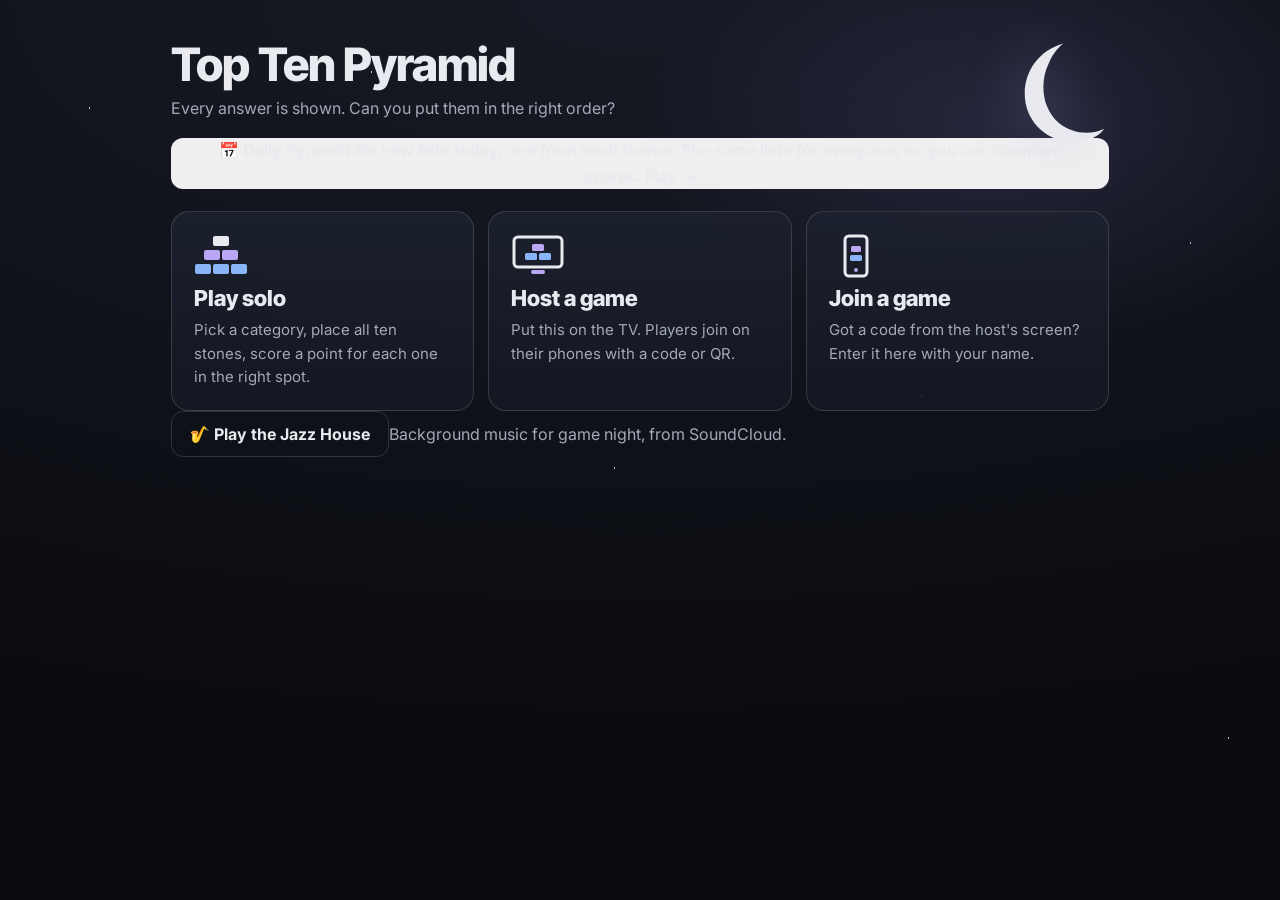
==== commit 15e5d5a5: "Reviewed lists, Daily Pyramid, sudden death, multi-player blackjack, rejoin QR - 65 lists from the r" ====
--- a/src/template.html
+++ b/src/template.html
@@ -174,6 +174,11 @@
 
   <!-- HOME -->
   <section id="vHome">
+    <button class="dailydoor" type="button" data-go="daily">
+      <span class="dcal" aria-hidden="true">📅</span>
+      <span class="dtxt"><b>Daily Pyramid <em id="dailyNum"></em></b><span>Six new lists today, one from each theme. The same lists for everyone, so you can compare scores.</span></span>
+      <span class="dgo" aria-hidden="true">Play →</span>
+    </button>
     <div class="doors">
       <button class="door" type="button" data-go="solo">
         <svg class="ic" viewBox="0 0 54 44" aria-hidden="true"><rect x="19" y="2" width="16" height="10" rx="2" fill="#e9eaf0"/><rect x="10" y="16" width="16" height="10" rx="2" fill="#b9a6f5"/><rect x="28" y="16" width="16" height="10" rx="2" fill="#b9a6f5"/><rect x="1" y="30" width="16" height="10" rx="2" fill="#8ab4f8"/><rect x="19" y="30" width="16" height="10" rx="2" fill="#8ab4f8"/><rect x="37" y="30" width="16" height="10" rx="2" fill="#8ab4f8"/></svg>
@@ -189,6 +194,27 @@
       </button>
     </div>
     <div class="menurow"><button class="ghost musicbtn" type="button" id="mMenu"><span aria-hidden="true">🎷</span> Play the Jazz House</button><span class="sub">Background music for game night, from SoundCloud.</span></div>
+  </section>
+
+  <!-- DAILY -->
+  <section id="vDaily" class="hidden">
+    <div class="dhead" id="dHead"></div>
+    <div id="dPlay">
+      <div id="dBoard"></div>
+      <div class="bar">
+        <button class="go" type="button" id="dCheck" disabled>Check my pyramid</button>
+        <button class="ghost" type="button" id="dClear">Clear</button>
+      </div>
+      <div class="banner hidden" id="dResult"><div class="big" id="dScore"></div><p id="dMsg"></p><div class="bar"><button class="go" type="button" id="dNext">Next</button></div></div>
+    </div>
+    <div id="dSum" class="hidden">
+      <div class="banner"><div class="lbl">Today's score</div><div class="big" id="dTotal"></div><p id="dVerdict"></p>
+        <ol class="drows" id="dRows"></ol>
+        <div class="bar"><button class="go" type="button" id="dShare">Share my score</button></div>
+        <pre class="dshare hidden" id="dShareTxt"></pre>
+        <p class="sub" id="dNextIn"></p>
+      </div>
+    </div>
   </section>
 
   <!-- SOLO -->
@@ -228,11 +254,12 @@
           <p class="sub ctlnote" id="hCtlNote"></p>
         </div>
         <div class="panel hidden" id="hLbPanel"><h3 id="hLbTitle">Leaderboard</h3><ol class="board-lb" id="hLb"></ol></div>
-        <div class="panel" id="hHow"><h3>How a game works</h3><p class="sub" style="margin:6px 0 0">6 rounds. At the start everyone votes for a theme to play all game; a tie goes to a blackjack showdown. Each round, rank a fresh pyramid for a point per correct stone. At half-time the wheel picks a mini-game worth 5 points.</p></div>
+        <div class="panel" id="hHow"><h3>How a game works</h3><p class="sub" style="margin:6px 0 0">6 rounds. At the start everyone votes for a theme to play all game; a tie goes to a blackjack showdown. Each round, rank a fresh pyramid for a point per correct stone, +3 for a perfect pyramid, and the final round counts double. At half-time the wheel picks a mini-game worth 5 points. Level on points? The faster lock-in times win.</p></div>
       </div>
     </div>
     <div id="hStage" class="hidden">
       <div class="mini">Join with code <b id="hCode2"></b><span id="hRound"></span></div>
+      <div class="dbl hidden" id="hDouble">×2 Final round: double points</div>
       <div class="cat"><h2 id="hTitle"></h2><p id="hNote"></p></div>
       <div class="timer hidden" id="hTimer"></div>
       <div id="hBoard"></div>
@@ -250,8 +277,10 @@
       <button class="go hidden" type="button" id="hSpin">Spin the wheel</button>
       <button class="ghost" type="button" id="hTv">TV mode</button>
       <button class="ghost hidden" type="button" id="hEnd">End game</button>
+      <button class="ghost" type="button" id="hSfx" aria-pressed="true">🔊 Sound effects on</button>
       <button class="ghost" type="button" id="hNew">New game code</button>
     </div>
+    <details class="manage panel" id="hManage"><summary>👥 Manage players <span id="hManageCount"></span></summary><p class="sub">Rename a joke name or one of two phones using the same name, or remove a player.</p><div id="hManageList"></div></details>
   </section>
 
   <!-- JOIN / PLAYER -->
@@ -268,8 +297,10 @@
     <div id="jPlay" class="hidden">
       <div class="mini"><span id="jMeAv"></span><span id="jWho"></span><span>Code <b id="jCodeShow"></b></span><span id="jTotal"></span></div>
       <div id="jCtl" class="ctlbar hidden" aria-label="Host controls"></div>
+      <div id="jManage" class="panel manage hidden"><h3>Players</h3><p class="sub">Rename or remove a player. Everyone else sees it on the TV.</p><div id="jManageList"></div></div>
       <div id="jWait" class="wait"><div class="big" id="jWaitBig">You're in!</div><p id="jWaitMsg">Watch the TV. The game starts when the host is ready.</p><ol class="board-lb" id="jLb" style="max-width:460px;margin:0 auto;text-align:left"></ol></div>
       <div id="jRound" class="hidden">
+        <div class="dbl hidden" id="jDouble">×2 Final round: double points</div>
         <div class="timer hidden" id="jTimer"></div>
         <div id="jBoard"></div>
         <div class="bar"><button class="go" type="button" id="jLock" disabled>Lock in</button><button class="ghost" type="button" id="jClear">Clear</button></div>
@@ -289,6 +320,7 @@
 /*DATA*/
 /*DATAX*/
 /*DATAXB*/
+/*DATAR*/
 /*AVATARS*/
 const ART_URL = 'https://claude.ai/artifact/VBgkotb1UX47rB9Yz9ZrPe';
 const CATS = GROUPS.flatMap(g=>g.cats.map(c=>Object.assign(c,{group:g.id})));
@@ -456,13 +488,14 @@
 let view='home';
 function show(v){
   view=v;
-  for (const [k,id] of [['home','vHome'],['solo','vSolo'],['host','vHost'],['join','vJoin']]){ $(id).classList.toggle('hidden',k!==v); if (k===v) enterAnim($(id)); }
+  if (v!=='daily' && location.hash==='#daily') history.replaceState(null,'',location.pathname+location.search);
+  for (const [k,id] of [['home','vHome'],['solo','vSolo'],['host','vHost'],['join','vJoin'],['daily','vDaily']]){ $(id).classList.toggle('hidden',k!==v); if (k===v) enterAnim($(id)); }
   $('homeBtn').classList.toggle('hidden',v==='home');
   if (typeof musicVis==='function') { musicVis(); applyVol(); }
   $('tagline').textContent = v==='host' ? 'Host screen: put this on the TV.' : v==='join' ? 'Game night on your phone.' : 'Every answer is shown. Can you put them in the right order?';
 }
 document.querySelectorAll('[data-go]').forEach(b=>b.addEventListener('click',()=>{
-  const g=b.dataset.go; if(g==='solo') startSolo(store('pyr-cat')||'pl'); if(g==='host') startHost(); if(g==='join') openJoin('');
+  const g=b.dataset.go; if(g==='solo') startSolo(store('pyr-cat')||'pl'); if(g==='host') startHost(); if(g==='join') openJoin(''); if(g==='daily') startDaily();
 }));
 $('homeBtn').addEventListener('click',()=>{ leaveOnline(); document.body.classList.remove('tv'); try{ if(document.fullscreenElement) document.exitFullscreen() }catch(e){} show('home'); try{history.replaceState(null,'',location.pathname+location.search)}catch(e){} });
 
@@ -494,6 +527,7 @@
 $('sNext').addEventListener('click',()=>{ const g=GROUPS.find(x=>x.id===byId(soloCat).group); const i=g.cats.findIndex(c=>c.id===soloCat); startSolo(g.cats[(i+1)%g.cats.length].id); });
 $('sRandom').addEventListener('click',()=>startSolo(randomCat(soloCat)));
 
+/*DAILY*/
 /*MINIGAMES*/
 /*PEERROOM*/
 /*ONLINE*/
@@ -501,6 +535,7 @@
 function route(){
   const m=/^#join-([a-z]{4})$/i.exec(location.hash||'');
   if (m) { openJoin(m[1]); return true; }
+  if (/^#daily$/i.test(location.hash||'')) { startDaily(); return true; }
   return false;
 }
 window.addEventListener('hashchange',route);
